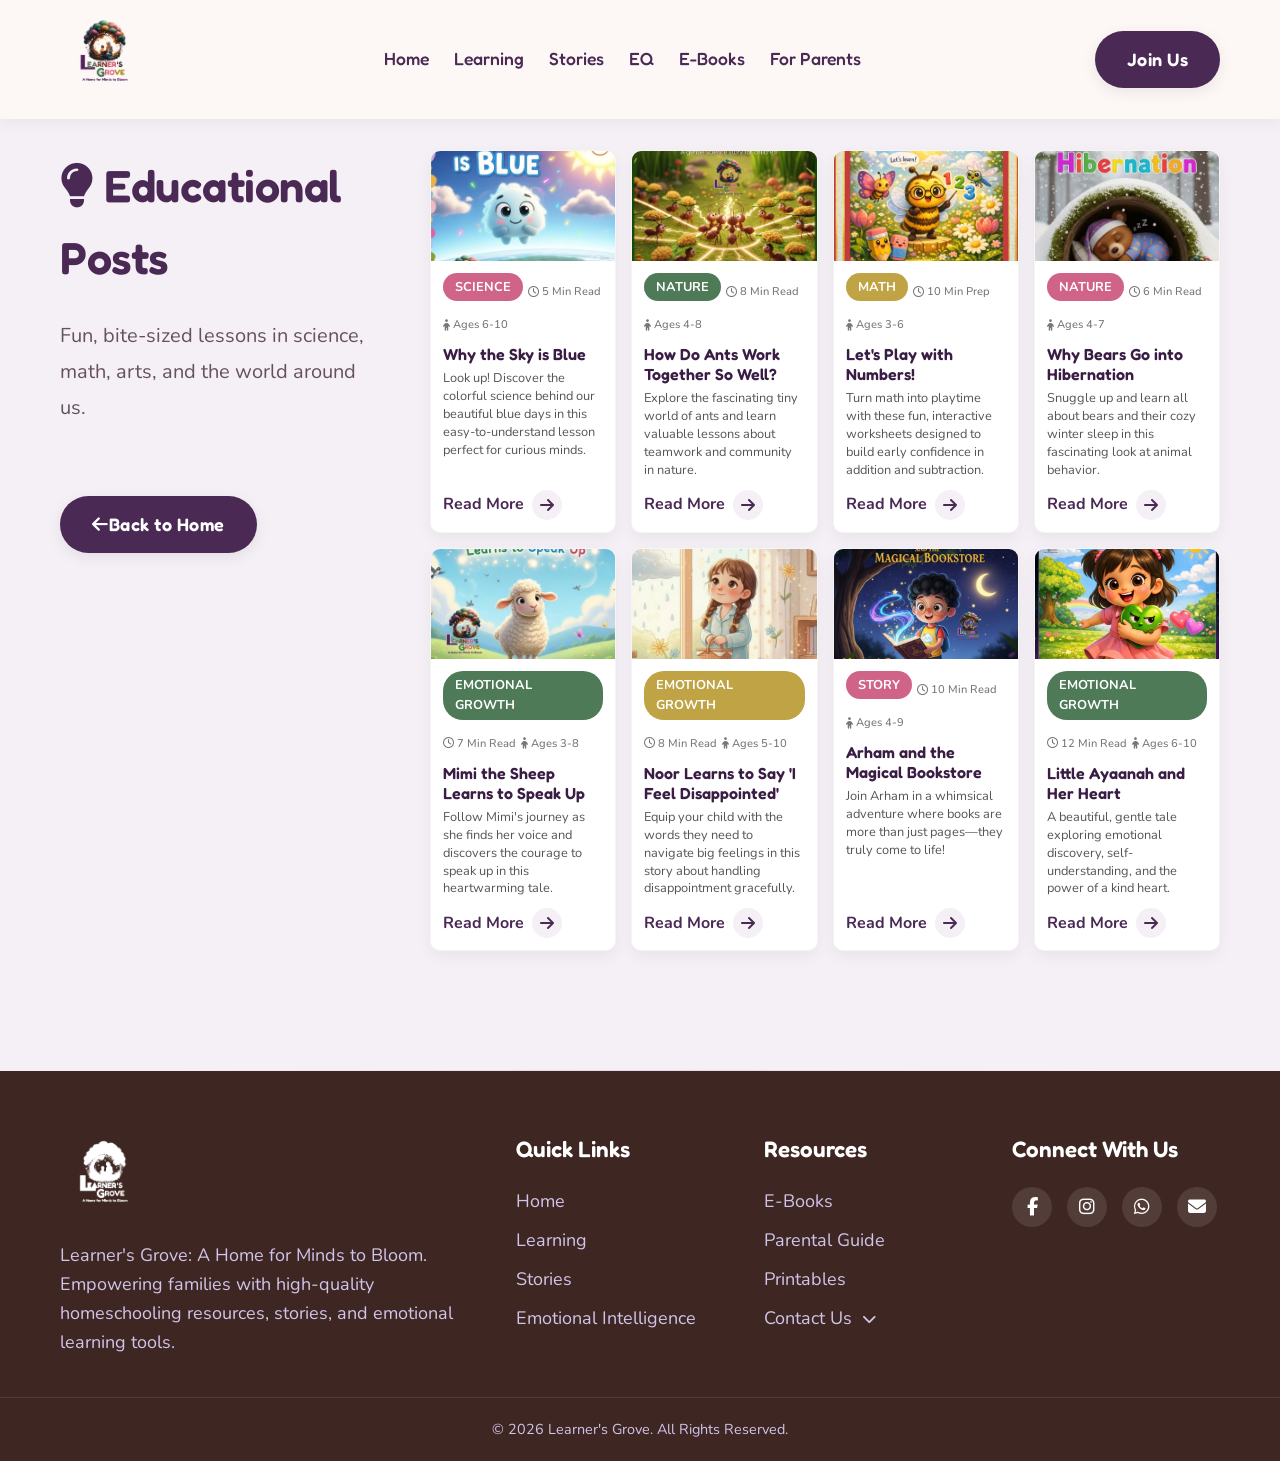
==== articles.html @ 5cc3a1c7 "Add large assets" ====
<!DOCTYPE html>
<html lang="en">

<head>
    <meta charset="UTF-8">
    <meta name="viewport" content="width=device-width, initial-scale=1.0">
    <title>All Learning Articles - Learner's Grove</title>
    <meta name="description" content="Explore all our educational posts and learning articles.">
    <link rel="stylesheet" href="style.css">
    <!-- Google Fonts -->
    <link rel="preconnect" href="https://fonts.googleapis.com">
    <link rel="preconnect" href="https://fonts.gstatic.com" crossorigin>
    <link
        href="https://fonts.googleapis.com/css2?family=Fredoka:wght@400;500;600;700&family=Nunito:wght@400;600;700;800&display=swap"
        rel="stylesheet">
    <!-- Font Awesome for icons -->
    <link rel="stylesheet" href="https://cdnjs.cloudflare.com/ajax/libs/font-awesome/6.4.0/css/all.min.css">
</head>

<body>
    <!-- Header -->
    <header class="navbar">
        <div class="container nav-container">
            <a href="index.html" class="logo">
                <img src="logo.png" alt="Learner's Grove Logo">
            </a>
            <nav>
                <ul class="nav-links">
                    <li><a href="index.html#home">Home</a></li>
                    <li><a href="index.html#educational-posts">Learning</a></li>
                    <li><a href="index.html#stories">Stories</a></li>
                    <li><a href="index.html#eq">EQ</a></li>
                    <li><a href="index.html#ebooks">E-Books</a></li>
                    <li><a href="index.html#parents">For Parents</a></li>
                </ul>
            </nav>
            <a href="join.html" class="btn btn-primary">Join Us</a>
            <div class="mobile-menu"><i class="fas fa-bars"></i></div>
        </div>
    </header>

    <!-- Educational Posts -->
    <section id="educational-posts" class="educational-posts section bg-light-purple" style="padding-top: 150px;">
        <div class="container">
            <div class="educational-layout text-center">
                <div class="educational-text">
                    <div class="section-title text-left">
                        <h2><i class="fas fa-lightbulb"></i> Educational Posts</h2>
                        <p>Fun, bite-sized lessons in science, math, arts, and the world around us.</p>
                    </div>
                    <a href="index.html#educational-posts" class="btn btn-primary mt-2 mb-4"><i
                            class="fas fa-arrow-left"></i> Back to Home</a>
                </div>
                <div class="educational-gallery-wrapper">
                    <div class="educational-gallery">
                        <div class="post-card">
                            <div class="post-img" style="background-image: url('post1.jpg');"></div>
                            <div class="post-content">
                                <div class="post-meta">
                                    <span class="badge badge-pink">Science</span>
                                    <span class="meta-info"><i class="far fa-clock"></i> 5 Min Read</span>
                                    <span class="meta-info"><i class="fas fa-child"></i> Ages 6-10</span>
                                </div>
                                <h3>Why the Sky is Blue</h3>
                                <p>Look up! Discover the colorful science behind our beautiful blue days in this
                                    easy-to-understand lesson perfect for curious minds.</p>
                                <a href="#" class="read-more">Read More <i class="fas fa-arrow-right"></i></a>
                            </div>
                        </div>
                        <div class="post-card">
                            <div class="post-img" style="background-image: url('post2.jpg');"></div>
                            <div class="post-content">
                                <div class="post-meta">
                                    <span class="badge badge-green">Nature</span>
                                    <span class="meta-info"><i class="far fa-clock"></i> 8 Min Read</span>
                                    <span class="meta-info"><i class="fas fa-child"></i> Ages 4-8</span>
                                </div>
                                <h3>How Do Ants Work Together So Well?</h3>
                                <p>Explore the fascinating tiny world of ants and learn valuable lessons about teamwork
                                    and
                                    community in nature.</p>
                                <a href="#" class="read-more">Read More <i class="fas fa-arrow-right"></i></a>
                            </div>
                        </div>
                        <div class="post-card">
                            <div class="post-img" style="background-image: url('post3.jpg');"></div>
                            <div class="post-content">
                                <div class="post-meta">
                                    <span class="badge badge-gold">Math</span>
                                    <span class="meta-info"><i class="far fa-clock"></i> 10 Min Prep</span>
                                    <span class="meta-info"><i class="fas fa-child"></i> Ages 3-6</span>
                                </div>
                                <h3>Let's Play with Numbers!</h3>
                                <p>Turn math into playtime with these fun, interactive worksheets designed to build
                                    early
                                    confidence in addition and subtraction.</p>
                                <a href="#" class="read-more">Read More <i class="fas fa-arrow-right"></i></a>
                            </div>
                        </div>
                        <div class="post-card">
                            <div class="post-img" style="background-image: url('hibernation.jpg');"></div>
                            <div class="post-content">
                                <div class="post-meta">
                                    <span class="badge badge-pink">Nature</span>
                                    <span class="meta-info"><i class="far fa-clock"></i> 6 Min Read</span>
                                    <span class="meta-info"><i class="fas fa-child"></i> Ages 4-7</span>
                                </div>
                                <h3>Why Bears Go into Hibernation</h3>
                                <p>Snuggle up and learn all about bears and their cozy winter sleep in this fascinating
                                    look at
                                    animal behavior.</p>
                                <a href="#" class="read-more">Read More <i class="fas fa-arrow-right"></i></a>
                            </div>
                        </div>
                        <div class="post-card">
                            <div class="post-img" style="background-image: url('mimi.jpg');"></div>
                            <div class="post-content">
                                <div class="post-meta">
                                    <span class="badge badge-green">Emotional Growth</span>
                                    <span class="meta-info"><i class="far fa-clock"></i> 7 Min Read</span>
                                    <span class="meta-info"><i class="fas fa-child"></i> Ages 3-8</span>
                                </div>
                                <h3>Mimi the Sheep Learns to Speak Up</h3>
                                <p>Follow Mimi's journey as she finds her voice and discovers the courage to speak up in
                                    this
                                    heartwarming tale.</p>
                                <a href="#" class="read-more">Read More <i class="fas fa-arrow-right"></i></a>
                            </div>
                        </div>
                        <div class="post-card">
                            <div class="post-img" style="background-image: url('noor.jpg');"></div>
                            <div class="post-content">
                                <div class="post-meta">
                                    <span class="badge badge-gold">Emotional Growth</span>
                                    <span class="meta-info"><i class="far fa-clock"></i> 8 Min Read</span>
                                    <span class="meta-info"><i class="fas fa-child"></i> Ages 5-10</span>
                                </div>
                                <h3>Noor Learns to Say 'I Feel Disappointed'</h3>
                                <p>Equip your child with the words they need to navigate big feelings in this story
                                    about
                                    handling disappointment gracefully.</p>
                                <a href="#" class="read-more">Read More <i class="fas fa-arrow-right"></i></a>
                            </div>
                        </div>
                        <div class="post-card">
                            <div class="post-img" style="background-image: url('arham.jpg');"></div>
                            <div class="post-content">
                                <div class="post-meta">
                                    <span class="badge badge-pink">Story</span>
                                    <span class="meta-info"><i class="far fa-clock"></i> 10 Min Read</span>
                                    <span class="meta-info"><i class="fas fa-child"></i> Ages 4-9</span>
                                </div>
                                <h3>Arham and the Magical Bookstore</h3>
                                <p>Join Arham in a whimsical adventure where books are more than just pages—they truly
                                    come to
                                    life!</p>
                                <a href="#" class="read-more">Read More <i class="fas fa-arrow-right"></i></a>
                            </div>
                        </div>
                        <div class="post-card">
                            <div class="post-img" style="background-image: url('ayaanah.jpg');"></div>
                            <div class="post-content">
                                <div class="post-meta">
                                    <span class="badge badge-green">Emotional Growth</span>
                                    <span class="meta-info"><i class="far fa-clock"></i> 12 Min Read</span>
                                    <span class="meta-info"><i class="fas fa-child"></i> Ages 6-10</span>
                                </div>
                                <h3>Little Ayaanah and Her Heart</h3>
                                <p>A beautiful, gentle tale exploring emotional discovery, self-understanding, and the
                                    power of
                                    a kind heart.</p>
                                <a href="#" class="read-more">Read More <i class="fas fa-arrow-right"></i></a>
                            </div>
                        </div>
                    </div>
                </div>
            </div>
        </div>
    </section>

    <!-- Footer -->
    <footer>
        <div class="container grid footer-grid">
            <div class="footer-about">
                <div class="footer-logo">
                    <img loading="lazy" src="logo.png" alt="Learner's Grove">
                </div>
                <p>Learner's Grove: A Home for Minds to Bloom. Empowering families with high-quality homeschooling
                    resources, stories, and emotional learning tools.</p>
            </div>
            <div class="footer-links">
                <h4>Quick Links</h4>
                <ul>
                    <li><a href="index.html#home">Home</a></li>
                    <li><a href="index.html#educational-posts">Learning</a></li>
                    <li><a href="index.html#stories">Stories</a></li>
                    <li><a href="index.html#eq">Emotional Intelligence</a></li>
                </ul>
            </div>
            <div class="footer-links">
                <h4>Resources</h4>
                <ul>
                    <li><a href="index.html#ebooks">E-Books</a></li>
                    <li><a href="index.html#parents">Parental Guide</a></li>
                    <li><a href="ebooks.html">Printables</a></li>
                    <li style="position: relative;">
                        <a href="javascript:void(0)"
                            onclick="const menu = this.nextElementSibling; menu.style.display = menu.style.display === 'block' ? 'none' : 'block';">Contact
                            Us <i class="fas fa-chevron-down" style="font-size: 0.8em; margin-left: 5px;"></i></a>
                        <ul style="display: none; padding-left: 15px; margin-top: 8px; list-style: none;">
                            <li style="margin-bottom: 8px;"><a href="mailto:learnersgrove1@gmail.com"><i
                                        class="fas fa-envelope" style="margin-right: 8px;"></i>Email Us</a></li>
                            <li><a href="https://wa.me/923359170347" target="_blank"><i class="fab fa-whatsapp"
                                        style="margin-right: 8px;"></i>WhatsApp</a></li>
                        </ul>
                    </li>
                </ul>
            </div>
            <div class="footer-social">
                <h4>Connect With Us</h4>
                <div class="social-icons">
                    <a href="https://www.facebook.com/Learnerzgrove" target="_blank"><i
                            class="fab fa-facebook-f"></i></a>
                    <a href="https://www.instagram.com/learners.grove/" target="_blank"><i
                            class="fab fa-instagram"></i></a>
                    <a href="https://wa.me/923359170347" target="_blank"><i class="fab fa-whatsapp"></i></a>
                    <a href="mailto:learnersgrove1@gmail.com"><i class="fas fa-envelope"></i></a>
                </div>
            </div>
        </div>
        <div class="footer-bottom text-center">
            <p>&copy; 2026 Learner's Grove. All Rights Reserved.</p>
        </div>
    </footer>

    <script src="script.js"></script>
</body>

</html>
---- style.css ----
/* Variables for Theme Colors */
:root {
    --color-plum: #4a2955;
    --color-plum-dark: #3a1d44;
    --color-green: #4e7a57;
    --color-green-dark: #3a5c40;
    --color-pink: #d06488;
    --color-pink-dark: #a84c6e;
    --color-gold: #bfa345;
    --color-gold-dark: #917d35;

    --color-bg-light: #fdf8f5;
    --color-text-dark: #3e2723;
    --color-text-light: #ffffff;

    /* Section Backgrounds */
    --color-light-purple: #f4f0f6;
    --color-light-green: #eef5ef;
    --color-light-pink: #fbf0f4;
    --color-light-gold: #fbf6ea;

    --font-heading: 'Fredoka', sans-serif;
    --font-body: 'Nunito', sans-serif;
}

/* Reset and Base Styles */
* {
    margin: 0;
    padding: 0;
    box-sizing: border-box;
}

body {
    font-family: var(--font-body);
    font-size: 18px;
    line-height: 1.6;
    color: var(--color-text-dark);
    background-color: var(--color-bg-light);
    overflow-x: hidden;
}

h1,
h2,
h3,
h4,
h5,
h6 {
    font-family: var(--font-heading);
    margin-bottom: 15px;
    font-weight: 600;
}

a {
    text-decoration: none;
    color: var(--color-plum);
    transition: all 0.3s ease;
}

ul {
    list-style: none;
}

img {
    max-width: 100%;
    height: auto;
}

/* Typography Scale (Mobile First) */
h1 {
    font-size: 2.5rem;
    line-height: 1.2;
    letter-spacing: -0.5px;
}

h2 {
    font-size: 2rem;
    color: var(--color-plum);
    letter-spacing: -0.5px;
    margin-bottom: 20px;
}

h3 {
    font-size: 1.5rem;
}

h4 {
    font-size: 1.2rem;
}

/* Utilities */
.container {
    max-width: 1200px;
    margin: 0 auto;
    padding: 0 20px;
}

.grid {
    display: grid;
    gap: 30px;
}

.section {
    padding: 60px 0;
}

.section-title {
    text-align: center;
    margin-bottom: 30px;
}

.section-title p {
    font-size: 1.1rem;
    color: #665259;
    max-width: 700px;
    margin: 0 auto;
    line-height: 1.6;
}

@media (min-width: 768px) {
    h1 {
        font-size: 4rem;
        line-height: 1.1;
        letter-spacing: -1px;
    }

    h2 {
        font-size: 2.8rem;
        margin-bottom: 25px;
    }

    h3 {
        font-size: 1.8rem;
    }

    h4 {
        font-size: 1.4rem;
    }

    .section {
        padding: 120px 0;
    }

    .section-title {
        margin-bottom: 50px;
    }

    .section-title p {
        font-size: 1.25rem;
        line-height: 1.8;
    }
}

.text-center {
    text-align: center;
}

.text-white {
    color: var(--color-text-light);
}

.text-white h2,
.text-white p {
    color: var(--color-text-light);
}

.max-600 {
    max-width: 600px;
}

.center-block {
    margin: 0 auto;
}

.mt-2 {
    margin-top: 20px;
}

.mt-4 {
    margin-top: 40px;
}

/* Flexbox Layouts */
.flex-row {
    display: flex;
    flex-wrap: wrap;
    gap: 40px;
}

.flex-row-reverse {
    display: flex;
    flex-wrap: wrap;
    flex-direction: row-reverse;
    gap: 40px;
}

.align-items-center {
    align-items: center;
}

.half-width {
    flex: 1;
    min-width: 300px;
}

/* Colors */
.color-plum {
    color: var(--color-plum);
}

.color-green {
    color: var(--color-green);
}

.color-pink {
    color: var(--color-pink);
}

.color-gold {
    color: var(--color-gold);
}

.bg-plum {
    background-color: var(--color-plum);
}

.bg-light-purple {
    background-color: var(--color-light-purple);
}

.bg-light-green {
    background-color: var(--color-light-green);
}

.bg-light-gold {
    background-color: var(--color-light-gold);
}

.bg-pink {
    background-color: var(--color-pink);
}

.bg-green {
    background-color: var(--color-green);
}

.bg-gold {
    background-color: var(--color-gold);
}

.section {
    padding: 120px 0;
    position: relative;
}

.section:not(:last-child)::after {
    content: '';
    position: absolute;
    bottom: 0;
    left: 10%;
    width: 80%;
    height: 1px;
    background: linear-gradient(90deg, transparent, rgba(74, 41, 85, 0.1), transparent);
}

/* Buttons */
.btn {
    display: inline-flex;
    align-items: center;
    justify-content: center;
    padding: 14px 32px;
    border-radius: 50px;
    font-family: var(--font-heading);
    font-weight: 600;
    text-align: center;
    cursor: pointer;
    border: none;
    transition: all 0.3s cubic-bezier(0.175, 0.885, 0.32, 1.275);
    letter-spacing: 0.5px;
    box-shadow: 0 4px 15px rgba(0, 0, 0, 0.08);
}

.btn:hover {
    transform: translateY(-4px) scale(1.02);
    box-shadow: 0 12px 25px rgba(0, 0, 0, 0.15);
}

.btn-primary {
    background-color: var(--color-plum);
    color: var(--color-text-light);
}

.btn-primary:hover {
    background-color: var(--color-plum-dark);
    color: var(--color-text-light);
    box-shadow: 0 12px 25px rgba(74, 41, 85, 0.3);
}

.btn-secondary {
    background-color: var(--color-pink);
    color: var(--color-text-light);
}

.btn-secondary:hover {
    background-color: var(--color-pink-dark);
    color: var(--color-text-light);
    box-shadow: 0 12px 25px rgba(208, 100, 136, 0.3);
}

.btn-large {
    padding: 15px 40px;
    font-size: 1.2rem;
}

.btn-sm {
    padding: 8px 16px;
    font-size: 0.9rem;
}

/* Badges */
.badge {
    display: inline-block;
    padding: 4px 12px;
    border-radius: 20px;
    font-size: 0.8rem;
    font-weight: bold;
    text-transform: uppercase;
    color: white;
    margin-bottom: 10px;
}

.badge-pink {
    background-color: var(--color-pink);
}

.badge-green {
    background-color: var(--color-green);
}

.badge-gold {
    background-color: var(--color-gold);
}

/* Header & Navigation (Mobile First) */
.navbar {
    background-color: rgba(253, 248, 245, 0.95);
    position: fixed;
    top: 0;
    width: 100%;
    z-index: 1000;
    box-shadow: 0 4px 15px rgba(0, 0, 0, 0.05);
    backdrop-filter: blur(10px);
}

.nav-container {
    display: flex;
    justify-content: space-between;
    align-items: center;
    padding: 10px 20px;
}

.logo img {
    height: 60px;
}

.nav-links {
    display: none;
    flex-direction: column;
    position: absolute;
    top: 70px;
    right: 20px;
    background-color: white;
    padding: 20px;
    border-radius: 10px;
    box-shadow: 0 10px 20px rgba(0, 0, 0, 0.1);
    gap: 15px;
}

.nav-links.nav-active {
    display: flex;
}

.nav-links a {
    font-family: var(--font-heading);
    font-weight: 500;
    font-size: 1.1rem;
    color: var(--color-plum);
    position: relative;
}

.nav-links a::after {
    content: '';
    position: absolute;
    bottom: -5px;
    left: 0;
    width: 0;
    height: 3px;
    background-color: var(--color-pink);
    transition: width 0.3s;
    border-radius: 3px;
}

.nav-links a:hover::after {
    width: 100%;
}

.mobile-menu {
    display: block;
    font-size: 1.5rem;
    color: var(--color-plum);
    cursor: pointer;
}

.navbar .btn {
    display: none;
}

@media (min-width: 768px) {
    .logo img {
        height: 90px;
    }

    .nav-links {
        display: flex;
        flex-direction: row;
        position: static;
        background-color: transparent;
        padding: 0;
        box-shadow: none;
        gap: 25px;
    }

    .mobile-menu {
        display: none;
    }

    .navbar .btn {
        display: inline-flex;
    }
}

/* Hero Section (Mobile First) */
.hero {
    position: relative;
    padding: 120px 0 60px;
    text-align: center;
    min-height: auto;
    display: flex;
    align-items: center;
    overflow: hidden;
}

.hero-bg {
    position: absolute;
    top: 0;
    left: 0;
    width: 100%;
    height: 100%;
    background: url('background.png') no-repeat center center/cover, linear-gradient(135deg, rgba(253, 248, 245, 0.9) 0%, rgba(251, 240, 244, 0.8) 100%);
    background-blend-mode: overlay;
    z-index: 0;
    animation: inkReveal 2s cubic-bezier(0.19, 1, 0.22, 1) forwards;
}

@keyframes inkReveal {
    0% {
        clip-path: circle(0% at 50% 50%);
        filter: grayscale(100%) blur(10px);
    }

    100% {
        clip-path: circle(150% at 50% 50%);
        filter: grayscale(0%) blur(0px);
    }
}

.hero-content {
    position: relative;
    z-index: 1;
    width: 100%;
}

.hero-content h1 {
    color: var(--color-plum);
    margin-bottom: 20px;
    opacity: 0;
    animation: successionAnimation 0.8s cubic-bezier(0.25, 1, 0.5, 1) 0.6s forwards;
}

.hero-content h1 span {
    color: var(--color-pink);
}

.hero-content p {
    font-size: 1.15rem;
    max-width: 800px;
    margin: 0 auto 30px;
    opacity: 0;
    animation: successionAnimation 0.8s cubic-bezier(0.25, 1, 0.5, 1) 0.8s forwards;
}

.hero-buttons {
    display: flex;
    flex-direction: column;
    gap: 15px;
    justify-content: center;
    align-items: center;
    opacity: 0;
    animation: successionAnimation 0.8s cubic-bezier(0.25, 1, 0.5, 1) 1.0s forwards;
}

.hero-buttons .btn {
    width: 100%;
    max-width: 300px;
}

@media (min-width: 768px) {
    .hero {
        padding: 160px 0 100px;
        min-height: 80vh;
    }

    .hero-content p {
        font-size: 1.3rem;
        margin: 0 auto 40px;
    }

    .hero-buttons {
        flex-direction: row;
        gap: 20px;
    }

    .hero-buttons .btn {
        width: auto;
    }
}

@keyframes successionAnimation {
    0% {
        opacity: 0;
        transform: translateY(40px);
    }

    100% {
        opacity: 1;
        transform: translateY(0);
    }
}

/* Features Section (Mobile First) */
.features-grid {
    grid-template-columns: 1fr;
    gap: 20px;
}

.feature-card {
    background: white;
    padding: 30px 20px;
    border-radius: 16px;
    text-align: center;
    box-shadow: 0 10px 30px rgba(0, 0, 0, 0.05);
    transition: transform 0.3s;
    position: relative;
    overflow: hidden;
}

@media (min-width: 768px) {
    .features-grid {
        grid-template-columns: repeat(auto-fit, minmax(300px, 1fr));
        gap: 30px;
    }

    .feature-card {
        padding: 40px 30px;
        border-radius: 20px;
    }
}

.feature-card::before {
    content: '';
    position: absolute;
    top: 0;
    left: 0;
    width: 100%;
    height: 8px;
}

.feature-card.color-pink::before {
    background-color: var(--color-pink);
}

.feature-card.color-green::before {
    background-color: var(--color-green);
}

.feature-card.color-gold::before {
    background-color: var(--color-gold);
}

.feature-card:hover {
    transform: translateY(-10px);
}

.topic-img {
    width: 200px;
    height: 200px;
    object-fit: cover;
    margin-bottom: 20px;
    border-radius: 50%;
    border: 4px solid white;
    box-shadow: 0 8px 20px rgba(0, 0, 0, 0.08);
    transition: transform 0.4s cubic-bezier(0.175, 0.885, 0.32, 1.275);
}

.feature-card.color-pink .topic-img {
    border-color: var(--color-light-pink);
}

.feature-card.color-green .topic-img {
    border-color: var(--color-light-green);
}

.feature-card.color-gold .topic-img {
    border-color: var(--color-light-gold);
}

.feature-card:hover .topic-img {
    transform: scale(1.1) rotate(5deg);
}

/* Social Proof Section (Mobile First) */
.social-proof {
    padding-bottom: 60px;
}

.stats-grid {
    grid-template-columns: 1fr;
    gap: 20px;
    margin-bottom: 40px;
}

.stat-card {
    background: white;
    padding: 20px 15px;
    border-radius: 12px;
    box-shadow: 0 10px 25px rgba(0, 0, 0, 0.05);
    transition: transform 0.3s;
}

.stat-card:hover {
    transform: translateY(-5px);
}

.stat-number {
    font-size: 2.5rem;
    font-family: var(--font-heading);
    font-weight: 700;
    margin-bottom: 10px;
}

.stat-label {
    font-size: 1.1rem;
    font-weight: 600;
    color: var(--color-text-dark);
}

.testimonial-card {
    background: white;
    max-width: 800px;
    margin: 0 auto;
    padding: 30px 20px;
    border-radius: 16px;
    box-shadow: 0 15px 35px rgba(208, 100, 136, 0.15);
    position: relative;
    border: 2px solid var(--color-light-pink);
}

.quote-icon {
    font-size: 1.5rem;
    color: var(--color-pink);
    margin-bottom: 15px;
}

.testimonial-text {
    font-size: 1.1rem;
    line-height: 1.6;
    color: var(--color-text-dark);
    font-style: italic;
    margin-bottom: 20px;
}

.testimonial-author {
    display: flex;
    align-items: center;
    justify-content: center;
    gap: 15px;
}

.author-name {
    font-weight: 700;
    color: var(--color-plum);
    font-size: 1.1rem;
}

@media (min-width: 768px) {
    .stats-grid {
        grid-template-columns: repeat(3, 1fr);
        gap: 30px;
        margin-bottom: 50px;
    }

    .stat-card {
        padding: 30px 20px;
        border-radius: 20px;
    }

    .stat-number {
        font-size: 3rem;
    }

    .testimonial-card {
        padding: 40px;
        border-radius: 24px;
    }

    .quote-icon {
        font-size: 2rem;
        margin-bottom: 20px;
    }

    .testimonial-text {
        font-size: 1.25rem;
        line-height: 1.8;
    }
}

/* Educational Posts Layout (Mobile First) */
.educational-layout {
    display: flex;
    flex-direction: column;
    align-items: center;
    gap: 40px;
}

.educational-text {
    flex: 0 0 auto;
    max-width: 600px;
    margin: 0 auto;
}

.educational-gallery-wrapper {
    width: 100%;
}

.educational-gallery {
    display: grid;
    grid-template-columns: 1fr;
    gap: 20px;
}

@media (min-width: 600px) {
    .educational-gallery {
        grid-template-columns: repeat(2, 1fr);
    }
}

@media (min-width: 1024px) {
    .educational-layout {
        flex-direction: row;
        align-items: flex-start;
        text-align: left;
        gap: 50px;
    }

    .educational-layout.text-center {
        text-align: left;
    }

    .educational-text {
        flex: 0 0 320px;
        position: sticky;
        top: 120px;
        margin: 0;
    }

    .educational-text .section-title {
        text-align: left;
    }

    .educational-gallery-wrapper {
        flex: 1;
    }

    .educational-gallery {
        grid-template-columns: repeat(4, 1fr);
        gap: 15px;
    }
}

.educational-gallery .post-card {
    text-align: left;
    background: white;
    border-radius: 10px;
    /* Smaller radius for smaller cards */
    overflow: hidden;
    box-shadow: 0 6px 15px rgba(0, 0, 0, 0.05);
    transition: transform 0.3s ease, box-shadow 0.3s ease;
    border: 1px solid rgba(0, 0, 0, 0.04);
    display: flex;
    flex-direction: column;
}

.educational-gallery .post-card:hover {
    transform: translateY(-4px);
    box-shadow: 0 12px 24px rgba(0, 0, 0, 0.08);
}

.educational-gallery .post-img {
    height: 110px;
    /* Reduced for 4 columns */
    width: 100%;
    background-size: cover;
    background-position: center;
    transition: transform 0.7s ease;
}

.educational-gallery .post-card:hover .post-img {
    transform: scale(1.08);
}

.educational-gallery .post-img-wrapper {
    overflow: hidden;
    width: 100%;
    height: 110px;
}

.educational-gallery .post-content {
    padding: 12px;
    /* Tighter padding */
    flex-grow: 1;
    display: flex;
    flex-direction: column;
}

.post-meta {
    display: flex;
    flex-wrap: wrap;
    align-items: center;
    gap: 5px;
    margin-bottom: 6px;
}

.meta-info {
    font-size: 0.7rem;
    /* Scaled down further */
    color: #777;
    font-weight: 500;
    display: flex;
    align-items: center;
    gap: 3px;
}

.educational-gallery .post-content h3 {
    font-size: 1rem;
    /* Smaller heading */
    line-height: 1.25;
    margin: 4px 0 6px;
    color: var(--color-plum-dark);
}

.educational-gallery .post-content p {
    color: #555;
    font-size: 0.8rem;
    /* Smaller text body */
    line-height: 1.4;
    margin-bottom: 10px;
    flex-grow: 1;
}

.educational-gallery .read-more {
    display: inline-flex;
    align-items: center;
    font-weight: bold;
    color: var(--color-plum);
    margin-top: auto;
    font-size: 1rem;
}

.educational-gallery .read-more i {
    margin-left: 8px;
    transition: transform 0.3s ease;
    background: var(--color-light-purple);
    width: 30px;
    height: 30px;
    border-radius: 50%;
    display: flex;
    align-items: center;
    justify-content: center;
    color: var(--color-plum);
}

.educational-gallery .read-more:hover i {
    transform: translateX(8px);
    background: var(--color-plum);
    color: white;
}

/* Learning Paths Section (Mobile First) */
.learning-paths {
    background-color: var(--color-bg-light);
}

.paths-grid {
    grid-template-columns: 1fr;
    gap: 30px;
    padding: 0 10px;
}

@media (min-width: 768px) {
    .paths-grid {
        grid-template-columns: repeat(auto-fit, minmax(300px, 1fr));
        gap: 40px;
        padding: 0 20px;
    }
}

.path-card {
    background: white;
    border-radius: 24px;
    padding: 40px 30px;
    text-align: center;
    box-shadow: 0 15px 40px rgba(0, 0, 0, 0.05);
    transition: transform 0.4s cubic-bezier(0.175, 0.885, 0.32, 1.275), box-shadow 0.4s ease;
    border: 1px solid rgba(0, 0, 0, 0.03);
    position: relative;
    overflow: hidden;
    display: flex;
    flex-direction: column;
    align-items: center;
}

.path-card::after {
    content: '';
    position: absolute;
    bottom: 0;
    left: 0;
    width: 100%;
    height: 4px;
    background: linear-gradient(90deg, var(--color-pink), var(--color-gold));
    opacity: 0;
    transition: opacity 0.3s ease;
}

.path-card:hover {
    transform: translateY(-12px);
    box-shadow: 0 25px 50px rgba(0, 0, 0, 0.1);
}

.path-card:hover::after {
    opacity: 1;
}

.path-icon {
    width: 80px;
    height: 80px;
    border-radius: 50%;
    display: flex;
    align-items: center;
    justify-content: center;
    font-size: 2rem;
    margin-bottom: 25px;
    box-shadow: 0 10px 20px rgba(0, 0, 0, 0.08);
}

.path-card h3 {
    font-size: 1.5rem;
    color: var(--color-plum-dark);
    margin-bottom: 15px;
}

.path-desc {
    color: #666;
    font-size: 1.05rem;
    line-height: 1.6;
    margin-bottom: 30px;
    flex-grow: 1;
}

.path-card .read-more {
    font-weight: 700;
    font-size: 1.1rem;
    color: var(--color-plum);
    display: inline-flex;
    align-items: center;
    padding: 10px 20px;
    border-radius: 50px;
    background-color: var(--color-light-purple);
    transition: all 0.3s ease;
}

.path-card .read-more i {
    margin-left: 10px;
    transition: transform 0.3s ease;
}

.path-card .read-more:hover {
    background-color: var(--color-plum);
    color: white;
}

.path-card .read-more:hover i {
    transform: translateX(5px);
}

/* Stories Section */
.stories.section {
    background: linear-gradient(rgba(253, 248, 245, 0.7), rgba(253, 248, 245, 0.85)), url('magic_book_bg.jpg') no-repeat center center/cover;
    position: relative;
}

.check-list {
    margin: 20px 0 30px;
}

.check-list li {
    margin-bottom: 10px;
    font-size: 1.1rem;
    display: flex;
    align-items: center;
}

.check-list i {
    color: var(--color-green);
    margin-right: 15px;
    font-size: 1.2rem;
}

.stories-visual {
    position: relative;
    height: 400px;
}

.animal-circles-container {
    width: 100%;
    height: 100%;
    position: relative;
}

.animal-circle {
    position: absolute;
    border-radius: 50%;
    object-fit: cover;
    box-shadow: 0 15px 35px rgba(0, 0, 0, 0.15);
    border: 5px solid white;
    animation: float 5s ease-in-out infinite;
    transition: transform 0.3s ease;
}

.animal-circle:hover {
    transform: scale(1.05);
    z-index: 10 !important;
}

.animal-1 {
    width: 120px;
    height: 120px;
    top: -5%;
    left: calc(50% - 60px);
    animation-delay: 0s;
    z-index: 2;
}

.animal-2 {
    width: 110px;
    height: 110px;
    top: 10%;
    right: 5%;
    animation-delay: 1s;
    z-index: 2;
}

.animal-3 {
    width: 160px;
    height: 160px;
    top: 50%;
    left: 50%;
    margin-top: -80px;
    margin-left: -80px;
    animation-delay: 2s;
    z-index: 5;
}

.animal-4 {
    width: 115px;
    height: 115px;
    bottom: 5%;
    right: 10%;
    animation-delay: 0.5s;
    z-index: 2;
}

.animal-5 {
    width: 120px;
    height: 120px;
    bottom: -15%;
    left: calc(50% - 60px);
    animation-delay: 1.5s;
    z-index: 2;
}

.animal-6 {
    width: 110px;
    height: 110px;
    bottom: 10%;
    left: 5%;
    animation-delay: 2.2s;
    z-index: 2;
}

.animal-7 {
    width: 120px;
    height: 120px;
    top: 10%;
    left: 0%;
    animation-delay: 0.8s;
    z-index: 2;
}

@keyframes float {
    0% {
        transform: translateY(0px);
    }

    50% {
        transform: translateY(-15px);
    }

    100% {
        transform: translateY(0px);
    }
}

/* Emotional Intelligence (Mobile First) */
.eq-grid {
    grid-template-columns: 1fr;
    gap: 20px;
}

@media (min-width: 768px) {
    .eq-grid {
        grid-template-columns: repeat(auto-fit, minmax(250px, 1fr));
        gap: 30px;
    }
}

.eq-card {
    background: white;
    padding: 30px 20px;
    border-radius: 20px;
    text-align: center;
    border: 2px dashed var(--color-green);
    transition: all 0.3s;
}

.eq-card:hover {
    background-color: var(--color-green);
    color: white;
}

.eq-card:hover p {
    color: white;
}

.eq-img {
    width: 100%;
    height: 300px;
    object-fit: cover;
    border-radius: 10px;
    margin-bottom: 20px;
    box-shadow: 0 5px 15px rgba(0, 0, 0, 0.05);
}

/* E-Books Section (Mobile First) */
.ebooks-layout {
    display: flex;
    flex-direction: column;
    align-items: center;
    gap: 40px;
}

.ebooks-left-e {
    flex: 0 0 auto;
    display: flex;
    flex-direction: row;
    align-items: flex-end;
    gap: 20px;
}

.big-stylized-e {
    font-size: 6rem;
    font-family: 'Georgia', serif;
    color: var(--color-plum);
    line-height: 0.8;
    text-shadow: 3px 3px 0px var(--color-gold), 6px 6px 0px var(--color-pink);
}

.big-e-text {
    font-size: 1.4rem;
    font-weight: 800;
    color: var(--color-green);
    letter-spacing: 4px;
    text-transform: uppercase;
    margin-top: 0;
    margin-bottom: 10px;
}

.ebooks-grid-8 {
    width: 100%;
    display: grid;
    grid-template-columns: 1fr;
    gap: 20px;
}

@media (min-width: 600px) {
    .ebooks-grid-8 {
        grid-template-columns: repeat(2, 1fr);
    }

    .big-stylized-e {
        font-size: 8rem;
    }
}

@media (min-width: 1024px) {
    .ebooks-layout {
        flex-direction: row;
        align-items: center;
        gap: 50px;
    }

    .ebooks-left-e {
        flex: 0 0 160px;
        flex-direction: column;
        align-items: center;
        justify-content: center;
        gap: 0;
    }

    .big-stylized-e {
        font-size: 18rem;
        text-shadow: 6px 6px 0px var(--color-gold), 12px 12px 0px var(--color-pink);
    }

    .big-e-text {
        font-size: 1.8rem;
        margin-top: 15px;
        margin-bottom: 0;
    }

    .ebooks-grid-8 {
        flex: 1;
        grid-template-columns: repeat(4, 1fr);
    }
}

.ebook-item {
    position: relative;
    border-radius: 12px;
    overflow: hidden;
    aspect-ratio: 3/4;
    box-shadow: 0 10px 20px rgba(0, 0, 0, 0.1);
    background: var(--color-light-purple);
    border: 4px solid var(--color-gold);
    /* Add a subtle frame matching screenshot */
}

.ebook-item img {
    width: 100%;
    height: 100%;
    object-fit: cover;
    transition: transform 0.4s ease;
}

.ebook-overlay {
    position: absolute;
    top: 0;
    left: 0;
    width: 100%;
    height: 100%;
    background: rgba(74, 41, 85, 0.85);
    /* Plum color */
    display: flex;
    flex-direction: column;
    justify-content: center;
    align-items: center;
    opacity: 0;
    transition: opacity 0.3s ease;
    padding: 15px;
    text-align: center;
}

.ebook-item:hover img {
    transform: scale(1.05);
}

.ebook-benefit {
    font-size: 0.95rem;
    color: var(--color-light-pink);
    margin-top: 5px;
    margin-bottom: 12px;
    font-weight: 500;
}

.bestseller-badge {
    position: absolute;
    top: 12px;
    right: 12px;
    background-color: var(--color-gold);
    color: white;
    font-size: 0.75rem;
    font-weight: bold;
    text-transform: uppercase;
    padding: 6px 12px;
    border-radius: 20px;
    z-index: 10;
    box-shadow: 0 4px 10px rgba(0, 0, 0, 0.2);
}

.ebook-item:hover .ebook-overlay {
    opacity: 1;
}

.ebook-overlay h4 {
    color: white;
    font-size: 1.1rem;
    margin-bottom: 15px;
}



/* Parental Guidance Layout (Mobile First) */
.parents-layout {
    display: flex;
    flex-direction: column;
    align-items: center;
    text-align: center;
    gap: 60px;
    padding: 40px 0;
}

.parents-visual {
    flex: 1;
    display: flex;
    justify-content: center;
    align-items: center;
}

.circular-gallery {
    position: relative;
    width: 260px;
    height: 260px;
    border-radius: 50%;
    border: 3px dashed var(--color-gold);
}

.center-circle {
    position: absolute;
    top: 50%;
    left: 50%;
    transform: translate(-50%, -50%);
    width: 100px;
    height: 100px;
    background: white;
    border-radius: 50%;
    display: flex;
    justify-content: center;
    align-items: center;
    font-size: 2.5rem;
    color: var(--color-green);
    box-shadow: 0 10px 30px rgba(0, 0, 0, 0.1);
    z-index: 1;
}

.circle-item {
    position: absolute;
    top: 50%;
    left: 50%;
    width: 100px;
    height: 100px;
    margin-top: -50px;
    margin-left: -50px;
    border-radius: 50%;
    overflow: hidden;
    border: 4px solid white;
    box-shadow: 0 15px 35px rgba(0, 0, 0, 0.15);
    z-index: 2;
    transform: rotate(var(--angle)) translate(130px) rotate(calc(var(--angle) * -1));
    transition: transform 0.4s cubic-bezier(0.175, 0.885, 0.32, 1.275);
}

.circle-item img {
    width: 100%;
    height: 100%;
    object-fit: cover;
    transition: transform 0.5s ease;
}

.circle-item:hover {
    z-index: 10;
    transform: rotate(var(--angle)) translate(130px) rotate(calc(var(--angle) * -1)) scale(1.15);
}

.circle-item:hover img {
    transform: scale(1.1);
}

.parents-text {
    flex: 1;
}

.parents-text .section-title {
    text-align: center;
    margin-bottom: 20px;
}

.parents-text .section-title p {
    margin: 0;
    max-width: 100%;
}

@media (min-width: 600px) {
    .circular-gallery {
        width: 380px;
        height: 380px;
    }

    .center-circle {
        width: 140px;
        height: 140px;
        font-size: 4rem;
    }

    .circle-item {
        width: 140px;
        height: 140px;
        margin-top: -70px;
        margin-left: -70px;
        border: 6px solid white;
        transform: rotate(var(--angle)) translate(190px) rotate(calc(var(--angle) * -1));
    }

    .circle-item:hover {
        transform: rotate(var(--angle)) translate(190px) rotate(calc(var(--angle) * -1)) scale(1.15);
    }
}

@media (min-width: 1024px) {
    .parents-layout {
        flex-direction: row;
        text-align: left;
    }

    .parents-text .section-title {
        text-align: left;
    }
}

/* Newsletter Section (Mobile First) */
.newsletter-form {
    display: flex;
    flex-direction: column;
    justify-content: center;
    max-width: 500px;
    margin: 20px auto 0;
    gap: 15px;
}

.newsletter-form input {
    flex: 1;
    padding: 15px 25px;
    border-radius: 50px;
    border: none;
    font-family: var(--font-body);
    font-size: 1rem;
    outline: none;
}

.newsletter-form .btn {
    width: 100%;
}

@media (min-width: 768px) {
    .newsletter-form {
        flex-direction: row;
        gap: 10px;
    }

    .newsletter-form .btn {
        width: auto;
    }
}

/* Footer Section (Mobile First) */
footer {
    background-color: var(--color-text-dark);
    color: #d1c4e9;
    padding: 60px 0 20px;
}

.footer-grid {
    grid-template-columns: 1fr;
    text-align: center;
    gap: 30px;
    margin-bottom: 40px;
}

.footer-logo img {
    height: 90px;
    margin: 0 auto 20px;
    filter: brightness(0) invert(1);
    display: block;
}

.footer-links h4,
.footer-social h4 {
    color: white;
    margin-bottom: 20px;
}

.footer-links ul li {
    margin-bottom: 10px;
}

.footer-links ul a {
    color: #d1c4e9;
}

.footer-links ul a:hover {
    color: var(--color-pink);
    padding-left: 5px;
}

.social-icons {
    display: flex;
    gap: 15px;
    justify-content: center;
}

.social-icons a {
    display: inline-flex;
    align-items: center;
    justify-content: center;
    width: 40px;
    height: 40px;
    background-color: rgba(255, 255, 255, 0.1);
    border-radius: 50%;
    color: white;
    transition: all 0.3s;
}

.social-icons a:hover {
    background-color: var(--color-pink);
    transform: translateY(-3px);
}

.footer-bottom {
    padding-top: 20px;
    border-top: 1px solid rgba(255, 255, 255, 0.1);
    font-size: 0.9rem;
    text-align: center;
}

@media (min-width: 768px) {
    .footer-grid {
        grid-template-columns: 1fr 1fr;
        text-align: left;
        gap: 40px;
    }

    .footer-logo img {
        margin: 0 0 20px 0;
    }

    .social-icons {
        justify-content: flex-start;
    }
}

@media (min-width: 1024px) {
    .footer-grid {
        grid-template-columns: 2fr 1fr 1fr 1fr;
    }
}

/* Global Fixes for Mobile First */
.flex-row,
.flex-row-reverse {
    display: flex;
    flex-direction: column;
    flex-wrap: wrap;
    gap: 30px;
    text-align: center;
}

.stories-text.half-width {
    margin-bottom: 20px;
}

.check-list li {
    justify-content: center;
    text-align: left;
}

.stories-visual {
    height: auto;
    display: flex;
    flex-direction: column;
    gap: 20px;
}



@media (min-width: 768px) {
    .flex-row {
        flex-direction: row;
        text-align: left;
        gap: 40px;
    }

    .flex-row-reverse {
        flex-direction: row-reverse;
        text-align: left;
        gap: 40px;
    }

    .check-list li {
        justify-content: flex-start;
    }

    .stories-visual {
        display: block;
        height: 320px;
    }
}

@media (min-width: 1024px) {
    .stories-visual {
        height: 400px;
    }
}
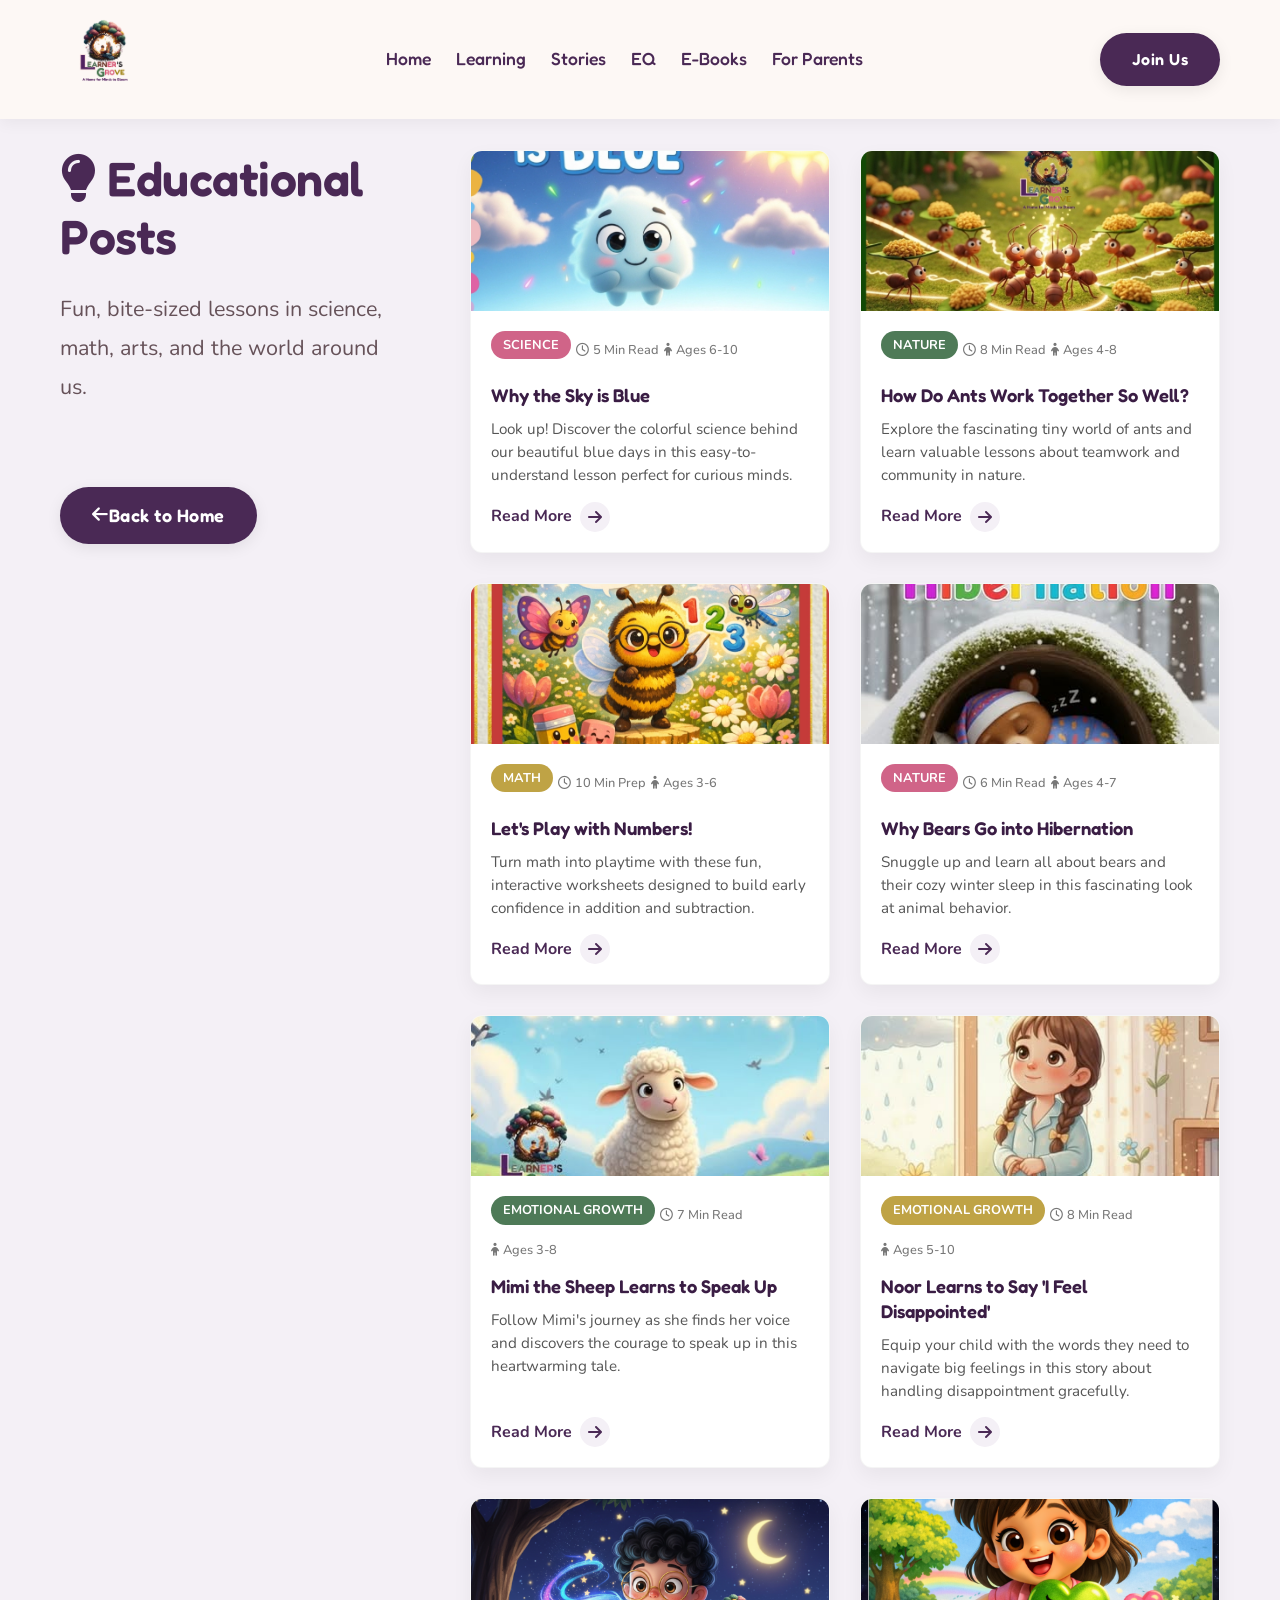
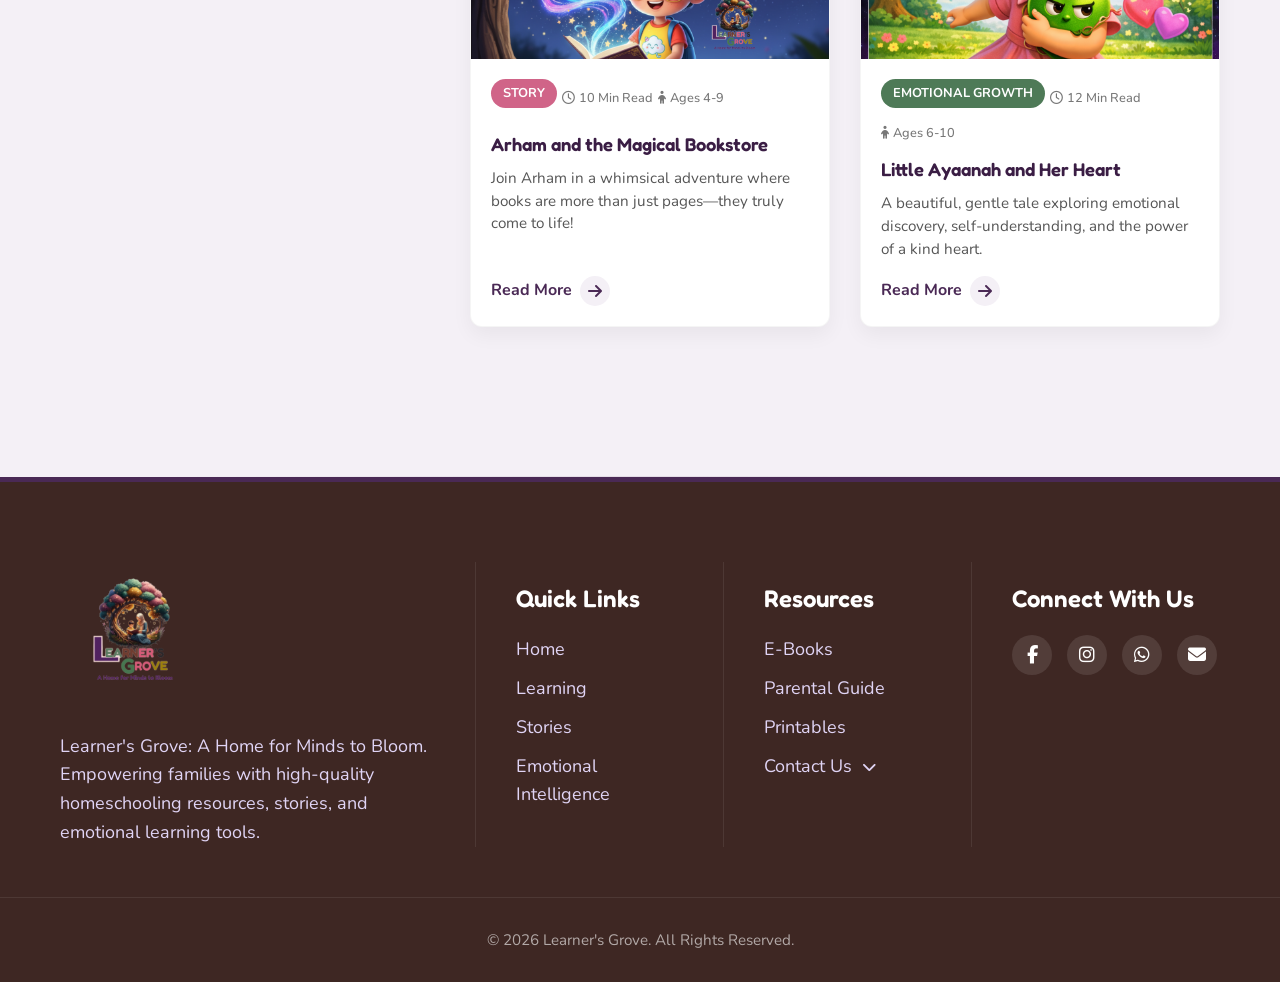
==== commit 4d6968dd: "Add large assets" ====
--- a/articles.html
+++ b/articles.html
@@ -64,7 +64,8 @@
                                 <h3>Why the Sky is Blue</h3>
                                 <p>Look up! Discover the colorful science behind our beautiful blue days in this
                                     easy-to-understand lesson perfect for curious minds.</p>
-                                <a href="#" class="read-more">Read More <i class="fas fa-arrow-right"></i></a>
+                                <a href="https://www.facebook.com/share/p/1bmaJAs2Ud/" target="_blank"
+                                    class="read-more">Read More <i class="fas fa-arrow-right"></i></a>
                             </div>
                         </div>
                         <div class="post-card">
@@ -79,7 +80,8 @@
                                 <p>Explore the fascinating tiny world of ants and learn valuable lessons about teamwork
                                     and
                                     community in nature.</p>
-                                <a href="#" class="read-more">Read More <i class="fas fa-arrow-right"></i></a>
+                                <a href="https://www.facebook.com/share/p/1aapCLotCc/" target="_blank"
+                                    class="read-more">Read More <i class="fas fa-arrow-right"></i></a>
                             </div>
                         </div>
                         <div class="post-card">
@@ -94,7 +96,8 @@
                                 <p>Turn math into playtime with these fun, interactive worksheets designed to build
                                     early
                                     confidence in addition and subtraction.</p>
-                                <a href="#" class="read-more">Read More <i class="fas fa-arrow-right"></i></a>
+                                <a href="https://www.facebook.com/share/p/1CAyKyeESE/" target="_blank"
+                                    class="read-more">Read More <i class="fas fa-arrow-right"></i></a>
                             </div>
                         </div>
                         <div class="post-card">
@@ -109,7 +112,8 @@
                                 <p>Snuggle up and learn all about bears and their cozy winter sleep in this fascinating
                                     look at
                                     animal behavior.</p>
-                                <a href="#" class="read-more">Read More <i class="fas fa-arrow-right"></i></a>
+                                <a href="https://www.facebook.com/share/p/1DjqCvnkMP/" target="_blank"
+                                    class="read-more">Read More <i class="fas fa-arrow-right"></i></a>
                             </div>
                         </div>
                         <div class="post-card">
@@ -124,7 +128,8 @@
                                 <p>Follow Mimi's journey as she finds her voice and discovers the courage to speak up in
                                     this
                                     heartwarming tale.</p>
-                                <a href="#" class="read-more">Read More <i class="fas fa-arrow-right"></i></a>
+                                <a href="https://www.facebook.com/share/p/18TdVP11aT/" target="_blank"
+                                    class="read-more">Read More <i class="fas fa-arrow-right"></i></a>
                             </div>
                         </div>
                         <div class="post-card">
@@ -139,7 +144,8 @@
                                 <p>Equip your child with the words they need to navigate big feelings in this story
                                     about
                                     handling disappointment gracefully.</p>
-                                <a href="#" class="read-more">Read More <i class="fas fa-arrow-right"></i></a>
+                                <a href="https://www.facebook.com/share/p/17qYCHi1rN/" target="_blank"
+                                    class="read-more">Read More <i class="fas fa-arrow-right"></i></a>
                             </div>
                         </div>
                         <div class="post-card">
@@ -154,7 +160,8 @@
                                 <p>Join Arham in a whimsical adventure where books are more than just pages—they truly
                                     come to
                                     life!</p>
-                                <a href="#" class="read-more">Read More <i class="fas fa-arrow-right"></i></a>
+                                <a href="https://www.facebook.com/share/p/1LBRWVwehn/" target="_blank"
+                                    class="read-more">Read More <i class="fas fa-arrow-right"></i></a>
                             </div>
                         </div>
                         <div class="post-card">
@@ -169,7 +176,8 @@
                                 <p>A beautiful, gentle tale exploring emotional discovery, self-understanding, and the
                                     power of
                                     a kind heart.</p>
-                                <a href="#" class="read-more">Read More <i class="fas fa-arrow-right"></i></a>
+                                <a href="https://www.facebook.com/share/p/1AZ5iXrHUB/" target="_blank"
+                                    class="read-more">Read More <i class="fas fa-arrow-right"></i></a>
                             </div>
                         </div>
                     </div>
--- a/style.css
+++ b/style.css
@@ -67,24 +67,28 @@
 
 /* Typography Scale (Mobile First) */
 h1 {
-    font-size: 2.5rem;
-    line-height: 1.2;
+    font-size: 2.75rem;
+    line-height: 1.15;
     letter-spacing: -0.5px;
+    margin-bottom: 25px;
 }
 
 h2 {
-    font-size: 2rem;
+    font-size: 2.25rem;
     color: var(--color-plum);
     letter-spacing: -0.5px;
     margin-bottom: 20px;
+    line-height: 1.25;
 }
 
 h3 {
-    font-size: 1.5rem;
+    font-size: 1.6rem;
+    line-height: 1.3;
 }
 
 h4 {
-    font-size: 1.2rem;
+    font-size: 1.3rem;
+    line-height: 1.4;
 }
 
 /* Utilities */
@@ -100,52 +104,56 @@
 }
 
 .section {
-    padding: 60px 0;
+    padding: 80px 0;
 }
 
 .section-title {
     text-align: center;
-    margin-bottom: 30px;
+    margin-bottom: 40px;
 }
 
 .section-title p {
-    font-size: 1.1rem;
+    font-size: 1.15rem;
     color: #665259;
     max-width: 700px;
     margin: 0 auto;
-    line-height: 1.6;
+    line-height: 1.7;
 }
 
 @media (min-width: 768px) {
     h1 {
-        font-size: 4rem;
+        font-size: 4.5rem;
         line-height: 1.1;
         letter-spacing: -1px;
+        margin-bottom: 30px;
     }
 
     h2 {
-        font-size: 2.8rem;
+        font-size: 3rem;
         margin-bottom: 25px;
+        line-height: 1.2;
     }
 
     h3 {
-        font-size: 1.8rem;
+        font-size: 2rem;
+        line-height: 1.3;
     }
 
     h4 {
-        font-size: 1.4rem;
+        font-size: 1.5rem;
+        line-height: 1.4;
     }
 
     .section {
-        padding: 120px 0;
+        padding: 150px 0;
     }
 
     .section-title {
-        margin-bottom: 50px;
+        margin-bottom: 60px;
     }
 
     .section-title p {
-        font-size: 1.25rem;
+        font-size: 1.35rem;
         line-height: 1.8;
     }
 }
@@ -248,7 +256,6 @@
 }
 
 .section {
-    padding: 120px 0;
     position: relative;
 }
 
@@ -411,10 +418,21 @@
 }
 
 .navbar .btn {
-    display: none;
+    display: inline-flex;
+    padding: 8px 16px;
+    font-size: 0.9rem;
+    margin-left: auto;
+    margin-right: 15px;
 }
 
 @media (min-width: 768px) {
+    .navbar .btn {
+        padding: 14px 32px;
+        font-size: 1rem;
+        margin-left: 0;
+        margin-right: 0;
+    }
+
     .logo img {
         height: 90px;
     }
@@ -455,8 +473,7 @@
     left: 0;
     width: 100%;
     height: 100%;
-    background: url('background.png') no-repeat center center/cover, linear-gradient(135deg, rgba(253, 248, 245, 0.9) 0%, rgba(251, 240, 244, 0.8) 100%);
-    background-blend-mode: overlay;
+    background: linear-gradient(135deg, rgba(40, 20, 50, 0.75) 0%, rgba(15, 10, 30, 0.6) 100%), url('background.png') no-repeat center center/cover;
     z-index: 0;
     animation: inkReveal 2s cubic-bezier(0.19, 1, 0.22, 1) forwards;
 }
@@ -480,20 +497,27 @@
 }
 
 .hero-content h1 {
-    color: var(--color-plum);
-    margin-bottom: 20px;
+    color: white;
+    font-size: 3.2rem;
+    margin-bottom: 25px;
+    text-shadow: 2px 2px 10px rgba(0, 0, 0, 0.5);
     opacity: 0;
     animation: successionAnimation 0.8s cubic-bezier(0.25, 1, 0.5, 1) 0.6s forwards;
 }
 
 .hero-content h1 span {
-    color: var(--color-pink);
+    color: #ebb0c5;
+    /* a little lighter than var(--color-pink) */
+    text-shadow: 2px 2px 10px rgba(0, 0, 0, 0.5);
 }
 
 .hero-content p {
-    font-size: 1.15rem;
+    color: rgba(255, 255, 255, 0.95);
+    font-size: 1.25rem;
+    text-shadow: 1px 1px 6px rgba(0, 0, 0, 0.5);
+    line-height: 1.6;
     max-width: 800px;
-    margin: 0 auto 30px;
+    margin: 0 auto 35px;
     opacity: 0;
     animation: successionAnimation 0.8s cubic-bezier(0.25, 1, 0.5, 1) 0.8s forwards;
 }
@@ -515,13 +539,18 @@
 
 @media (min-width: 768px) {
     .hero {
-        padding: 160px 0 100px;
+        padding: 180px 0 120px;
         min-height: 80vh;
     }
 
+    .hero-content h1 {
+        font-size: 5.5rem;
+        margin-bottom: 30px;
+    }
+
     .hero-content p {
-        font-size: 1.3rem;
-        margin: 0 auto 40px;
+        font-size: 1.45rem;
+        margin: 0 auto 45px;
     }
 
     .hero-buttons {
@@ -672,6 +701,8 @@
     box-shadow: 0 15px 35px rgba(208, 100, 136, 0.15);
     position: relative;
     border: 2px solid var(--color-light-pink);
+    display: flex;
+    flex-direction: column;
 }
 
 .quote-icon {
@@ -686,6 +717,7 @@
     color: var(--color-text-dark);
     font-style: italic;
     margin-bottom: 20px;
+    flex-grow: 1;
 }
 
 .testimonial-author {
@@ -693,6 +725,7 @@
     align-items: center;
     justify-content: center;
     gap: 15px;
+    margin-top: auto;
 }
 
 .author-name {
@@ -754,7 +787,7 @@
 .educational-gallery {
     display: grid;
     grid-template-columns: 1fr;
-    gap: 20px;
+    gap: 30px;
 }
 
 @media (min-width: 600px) {
@@ -768,7 +801,7 @@
         flex-direction: row;
         align-items: flex-start;
         text-align: left;
-        gap: 50px;
+        gap: 60px;
     }
 
     .educational-layout.text-center {
@@ -776,7 +809,7 @@
     }
 
     .educational-text {
-        flex: 0 0 320px;
+        flex: 0 0 350px;
         position: sticky;
         top: 120px;
         margin: 0;
@@ -791,32 +824,30 @@
     }
 
     .educational-gallery {
-        grid-template-columns: repeat(4, 1fr);
-        gap: 15px;
+        grid-template-columns: repeat(2, 1fr);
+        gap: 30px;
     }
 }
 
 .educational-gallery .post-card {
     text-align: left;
     background: white;
-    border-radius: 10px;
-    /* Smaller radius for smaller cards */
+    border-radius: 12px;
     overflow: hidden;
-    box-shadow: 0 6px 15px rgba(0, 0, 0, 0.05);
-    transition: transform 0.3s ease, box-shadow 0.3s ease;
+    box-shadow: 0 8px 20px rgba(0, 0, 0, 0.05);
+    transition: transform 0.4s cubic-bezier(0.175, 0.885, 0.32, 1.275), box-shadow 0.4s ease;
     border: 1px solid rgba(0, 0, 0, 0.04);
     display: flex;
     flex-direction: column;
 }
 
 .educational-gallery .post-card:hover {
-    transform: translateY(-4px);
-    box-shadow: 0 12px 24px rgba(0, 0, 0, 0.08);
+    transform: translateY(-8px);
+    box-shadow: 0 16px 32px rgba(0, 0, 0, 0.12);
 }
 
 .educational-gallery .post-img {
-    height: 110px;
-    /* Reduced for 4 columns */
+    height: 160px;
     width: 100%;
     background-size: cover;
     background-position: center;
@@ -830,12 +861,11 @@
 .educational-gallery .post-img-wrapper {
     overflow: hidden;
     width: 100%;
-    height: 110px;
+    height: 160px;
 }
 
 .educational-gallery .post-content {
-    padding: 12px;
-    /* Tighter padding */
+    padding: 20px;
     flex-grow: 1;
     display: flex;
     flex-direction: column;
@@ -850,29 +880,26 @@
 }
 
 .meta-info {
-    font-size: 0.7rem;
-    /* Scaled down further */
+    font-size: 0.8rem;
     color: #777;
     font-weight: 500;
     display: flex;
     align-items: center;
-    gap: 3px;
+    gap: 4px;
 }
 
 .educational-gallery .post-content h3 {
-    font-size: 1rem;
-    /* Smaller heading */
-    line-height: 1.25;
-    margin: 4px 0 6px;
+    font-size: 1.15rem;
+    line-height: 1.35;
+    margin: 8px 0 10px;
     color: var(--color-plum-dark);
 }
 
 .educational-gallery .post-content p {
     color: #555;
-    font-size: 0.8rem;
-    /* Smaller text body */
-    line-height: 1.4;
-    margin-bottom: 10px;
+    font-size: 0.95rem;
+    line-height: 1.5;
+    margin-bottom: 15px;
     flex-grow: 1;
 }
 
@@ -951,24 +978,36 @@
 }
 
 .path-card:hover {
-    transform: translateY(-12px);
-    box-shadow: 0 25px 50px rgba(0, 0, 0, 0.1);
+    transform: translateY(-8px) scale(1.02);
+    box-shadow: 0 20px 40px rgba(0, 0, 0, 0.08);
 }
 
 .path-card:hover::after {
     opacity: 1;
 }
 
-.path-icon {
-    width: 80px;
-    height: 80px;
+.path-illustration {
+    width: 100px;
+    height: 100px;
     border-radius: 50%;
     display: flex;
     align-items: center;
     justify-content: center;
-    font-size: 2rem;
     margin-bottom: 25px;
     box-shadow: 0 10px 20px rgba(0, 0, 0, 0.08);
+    overflow: hidden;
+    border: 4px solid white;
+    transition: transform 0.4s cubic-bezier(0.175, 0.885, 0.32, 1.275);
+}
+
+.path-card:hover .path-illustration {
+    transform: scale(1.1) rotate(5deg);
+}
+
+.path-illustration img {
+    width: 100%;
+    height: 100%;
+    object-fit: cover;
 }
 
 .path-card h3 {
@@ -1013,12 +1052,31 @@
 
 /* Stories Section */
 .stories.section {
-    background: linear-gradient(rgba(253, 248, 245, 0.7), rgba(253, 248, 245, 0.85)), url('magic_book_bg.jpg') no-repeat center center/cover;
+    background: linear-gradient(rgba(40, 20, 50, 0.85), rgba(15, 10, 30, 0.95)), url('magic_book_bg.jpg') no-repeat center center/cover;
     position: relative;
+    color: white;
+}
+
+.stories.section h2 {
+    color: white;
+    text-shadow: 0 2px 15px rgba(0, 0, 0, 0.8);
+}
+
+.stories.section p,
+.stories.section .check-list li {
+    color: rgba(255, 255, 255, 0.95);
+    text-shadow: 0 2px 8px rgba(0, 0, 0, 0.6);
+}
+
+.stories.section .check-list i {
+    color: var(--color-gold);
+    text-shadow: 0 2px 8px rgba(0, 0, 0, 0.6);
 }
 
 .check-list {
     margin: 20px 0 30px;
+    text-align: left;
+    display: inline-block;
 }
 
 .check-list li {
@@ -1045,18 +1103,35 @@
     position: relative;
 }
 
+.animal-circles-container::before {
+    content: '';
+    position: absolute;
+    top: 50%;
+    left: 50%;
+    transform: translate(-50%, -50%);
+    width: 90%;
+    height: 90%;
+    background: radial-gradient(circle, rgba(255, 215, 0, 0.25) 0%, rgba(200, 150, 255, 0.1) 40%, rgba(0, 0, 0, 0) 70%);
+    z-index: 0;
+    pointer-events: none;
+    filter: blur(25px);
+    border-radius: 50%;
+}
+
 .animal-circle {
     position: absolute;
     border-radius: 50%;
     object-fit: cover;
-    box-shadow: 0 15px 35px rgba(0, 0, 0, 0.15);
-    border: 5px solid white;
-    animation: float 5s ease-in-out infinite;
-    transition: transform 0.3s ease;
+    box-shadow: 0 0 30px rgba(255, 215, 0, 0.3), 0 15px 35px rgba(0, 0, 0, 0.5);
+    border: 3px solid rgba(255, 255, 255, 0.6);
+    animation: float 6s ease-in-out infinite alternate;
+    transition: transform 0.4s cubic-bezier(0.175, 0.885, 0.32, 1.275), box-shadow 0.4s ease, border-color 0.4s ease;
 }
 
 .animal-circle:hover {
-    transform: scale(1.05);
+    transform: scale(1.1) translateY(-10px);
+    box-shadow: 0 0 50px rgba(255, 215, 0, 0.7), 0 20px 40px rgba(0, 0, 0, 0.6);
+    border-color: white;
     z-index: 10 !important;
 }
 
@@ -1159,6 +1234,12 @@
     text-align: center;
     border: 2px dashed var(--color-green);
     transition: all 0.3s;
+    display: flex;
+    flex-direction: column;
+}
+
+.eq-card .btn {
+    margin-top: auto;
 }
 
 .eq-card:hover {
@@ -1266,48 +1347,64 @@
     position: relative;
     border-radius: 12px;
     overflow: hidden;
+    box-shadow: 0 10px 20px rgba(0, 0, 0, 0.08);
+    background: white;
+    border: 1px solid rgba(0, 0, 0, 0.05);
+    display: flex;
+    flex-direction: column;
+    transition: transform 0.3s ease, box-shadow 0.3s ease;
+}
+
+.ebook-item:hover {
+    transform: translateY(-5px);
+    box-shadow: 0 15px 30px rgba(0, 0, 0, 0.12);
+}
+
+.ebook-cover {
+    position: relative;
+    width: 100%;
     aspect-ratio: 3/4;
-    box-shadow: 0 10px 20px rgba(0, 0, 0, 0.1);
-    background: var(--color-light-purple);
-    border: 4px solid var(--color-gold);
-    /* Add a subtle frame matching screenshot */
-}
-
-.ebook-item img {
+    overflow: hidden;
+    border-bottom: 3px solid var(--color-gold);
+}
+
+.ebook-cover img {
     width: 100%;
     height: 100%;
     object-fit: cover;
     transition: transform 0.4s ease;
 }
 
-.ebook-overlay {
-    position: absolute;
-    top: 0;
-    left: 0;
-    width: 100%;
-    height: 100%;
-    background: rgba(74, 41, 85, 0.85);
-    /* Plum color */
+.ebook-item:hover .ebook-cover img {
+    transform: scale(1.05);
+}
+
+.ebook-details {
+    padding: 20px;
     display: flex;
     flex-direction: column;
-    justify-content: center;
-    align-items: center;
-    opacity: 0;
-    transition: opacity 0.3s ease;
-    padding: 15px;
-    text-align: center;
-}
-
-.ebook-item:hover img {
-    transform: scale(1.05);
+    flex-grow: 1;
+    text-align: left;
+}
+
+.ebook-details h4 {
+    color: var(--color-plum-dark);
+    font-size: 1.2rem;
+    margin-bottom: 8px;
 }
 
 .ebook-benefit {
     font-size: 0.95rem;
-    color: var(--color-light-pink);
-    margin-top: 5px;
-    margin-bottom: 12px;
-    font-weight: 500;
+    color: #666;
+    margin-top: 0;
+    margin-bottom: 20px;
+    line-height: 1.5;
+    flex-grow: 1;
+}
+
+.ebook-details .btn {
+    width: 100%;
+    margin-top: auto;
 }
 
 .bestseller-badge {
@@ -1324,18 +1421,6 @@
     z-index: 10;
     box-shadow: 0 4px 10px rgba(0, 0, 0, 0.2);
 }
-
-.ebook-item:hover .ebook-overlay {
-    opacity: 1;
-}
-
-.ebook-overlay h4 {
-    color: white;
-    font-size: 1.1rem;
-    margin-bottom: 15px;
-}
-
-
 
 /* Parental Guidance Layout (Mobile First) */
 .parents-layout {
@@ -1469,54 +1554,69 @@
     display: flex;
     flex-direction: column;
     justify-content: center;
-    max-width: 500px;
+    max-width: 800px;
     margin: 20px auto 0;
     gap: 15px;
 }
 
-.newsletter-form input {
+.newsletter-input {
     flex: 1;
-    padding: 15px 25px;
+    height: 64px;
+    min-height: 64px;
+    box-sizing: border-box;
+    margin: 0;
+    padding: 0 25px;
     border-radius: 50px;
     border: none;
     font-family: var(--font-body);
-    font-size: 1rem;
+    font-size: 1.1rem;
     outline: none;
-}
-
-.newsletter-form .btn {
-    width: 100%;
+    box-shadow: 0 4px 15px rgba(0, 0, 0, 0.1);
+    appearance: none;
+    -webkit-appearance: none;
+}
+
+.newsletter-btn {
+    width: 100%;
+    height: 64px;
+    min-height: 64px;
+    margin: 0;
+    padding: 0 40px;
+    display: flex;
+    align-items: center;
+    justify-content: center;
 }
 
 @media (min-width: 768px) {
     .newsletter-form {
         flex-direction: row;
-        gap: 10px;
-    }
-
-    .newsletter-form .btn {
+        gap: 15px;
+    }
+
+    .newsletter-btn {
         width: auto;
+        min-width: max-content;
     }
 }
 
 /* Footer Section (Mobile First) */
 footer {
     background-color: var(--color-text-dark);
-    color: #d1c4e9;
-    padding: 60px 0 20px;
+    color: #e0d4f5;
+    padding: 80px 0 30px;
+    border-top: 5px solid var(--color-plum);
 }
 
 .footer-grid {
     grid-template-columns: 1fr;
     text-align: center;
-    gap: 30px;
-    margin-bottom: 40px;
+    gap: 40px;
+    margin-bottom: 50px;
 }
 
 .footer-logo img {
-    height: 90px;
+    height: 150px;
     margin: 0 auto 20px;
-    filter: brightness(0) invert(1);
     display: block;
 }
 
@@ -1531,12 +1631,14 @@
 }
 
 .footer-links ul a {
-    color: #d1c4e9;
+    color: #e0d4f5;
+    transition: color 0.3s ease, margin-left 0.3s ease;
+    display: inline-block;
 }
 
 .footer-links ul a:hover {
     color: var(--color-pink);
-    padding-left: 5px;
+    margin-left: 8px;
 }
 
 .social-icons {
@@ -1563,17 +1665,18 @@
 }
 
 .footer-bottom {
-    padding-top: 20px;
-    border-top: 1px solid rgba(255, 255, 255, 0.1);
-    font-size: 0.9rem;
+    padding-top: 30px;
+    border-top: 1px solid rgba(255, 255, 255, 0.08);
+    font-size: 0.95rem;
     text-align: center;
+    color: rgba(255, 255, 255, 0.6);
 }
 
 @media (min-width: 768px) {
     .footer-grid {
         grid-template-columns: 1fr 1fr;
         text-align: left;
-        gap: 40px;
+        gap: 50px;
     }
 
     .footer-logo img {
@@ -1582,12 +1685,23 @@
 
     .social-icons {
         justify-content: flex-start;
+    }
+
+    .footer-links,
+    .footer-social {
+        padding-top: 20px;
     }
 }
 
 @media (min-width: 1024px) {
     .footer-grid {
         grid-template-columns: 2fr 1fr 1fr 1fr;
+        gap: 40px;
+    }
+
+    .footer-grid>div:not(:last-child) {
+        border-right: 1px solid rgba(255, 255, 255, 0.08);
+        padding-right: 40px;
     }
 }
 
@@ -1611,10 +1725,17 @@
 }
 
 .stories-visual {
-    height: auto;
-    display: flex;
-    flex-direction: column;
-    gap: 20px;
+    height: 380px;
+    display: block;
+    margin-top: 20px;
+    margin-bottom: 40px;
+}
+
+@media (max-width: 767px) {
+    .animal-circles-container {
+        transform: scale(0.6);
+        transform-origin: center center;
+    }
 }
 
 
@@ -1646,4 +1767,231 @@
     .stories-visual {
         height: 400px;
     }
+}
+
+/* Micro-Animations & Buttons */
+.btn {
+    transition: transform 0.3s cubic-bezier(0.175, 0.885, 0.32, 1.275), box-shadow 0.3s ease, background-color 0.3s ease !important;
+}
+
+.btn:hover {
+    transform: translateY(-3px) !important;
+    box-shadow: 0 10px 20px rgba(0, 0, 0, 0.15) !important;
+}
+
+.btn:active {
+    transform: translateY(-1px) !important;
+    box-shadow: 0 5px 10px rgba(0, 0, 0, 0.1) !important;
+}
+
+/* state class for joined button */
+.btn.btn-joined {
+    background-color: var(--color-green);
+    color: white;
+    cursor: default;
+    box-shadow: none !important;
+    transform: none !important;
+    pointer-events: none;
+    opacity: 0.85;
+}
+
+/* Fade In Animation */
+.fade-in {
+    opacity: 0;
+    transform: translateY(30px);
+    transition: opacity 0.8s ease-out, transform 0.8s cubic-bezier(0.2, 0.8, 0.2, 1);
+}
+
+.fade-in.appear {
+    opacity: 1;
+    transform: translateY(0);
+}
+
+/* Join Us Modal Styles */
+.modal {
+    display: none;
+    position: fixed;
+    z-index: 2000;
+    left: 0;
+    top: 0;
+    width: 100%;
+    height: 100%;
+    overflow: auto;
+    background-color: rgba(0, 0, 0, 0.6);
+    backdrop-filter: blur(5px);
+}
+
+.modal-content {
+    background-color: var(--color-bg-light);
+    margin: 10vh auto;
+    padding: 0;
+    border-radius: 20px;
+    width: 90%;
+    max-width: 600px;
+    position: relative;
+    box-shadow: 0 15px 40px rgba(0, 0, 0, 0.2);
+    animation: modalSlideIn 0.4s cubic-bezier(0.175, 0.885, 0.32, 1.275);
+    overflow: hidden;
+}
+
+@keyframes modalSlideIn {
+    from {
+        transform: translateY(-50px);
+        opacity: 0;
+    }
+
+    to {
+        transform: translateY(0);
+        opacity: 1;
+    }
+}
+
+.modal-close {
+    color: white;
+    position: absolute;
+    top: 15px;
+    right: 20px;
+    font-size: 28px;
+    font-weight: bold;
+    cursor: pointer;
+    transition: 0.3s;
+    z-index: 10;
+}
+
+.modal-close:hover,
+.modal-close:focus {
+    color: var(--color-pink);
+    text-decoration: none;
+}
+
+.modal-header {
+    background-color: var(--color-plum);
+    color: white;
+    padding: 40px 20px 25px;
+    text-align: center;
+}
+
+.modal-header h2 {
+    color: white;
+    margin-bottom: 5px;
+}
+
+.modal-header p {
+    color: rgba(255, 255, 255, 0.8);
+    font-size: 1.1rem;
+    margin: 0;
+}
+
+.modal-body {
+    padding: 30px;
+    display: flex;
+    flex-direction: column;
+    gap: 20px;
+}
+
+.modal-option {
+    background: white;
+    padding: 25px;
+    border-radius: 12px;
+    border: 1px solid rgba(0, 0, 0, 0.05);
+    box-shadow: 0 5px 15px rgba(0, 0, 0, 0.03);
+}
+
+.modal-option h3 {
+    font-size: 1.4rem;
+    color: var(--color-plum-dark);
+    margin-bottom: 10px;
+    display: flex;
+    align-items: center;
+    gap: 10px;
+}
+
+.modal-option h3 i {
+    font-size: 1.6rem;
+}
+
+.modal-option p {
+    color: #666;
+    margin-bottom: 20px;
+    font-size: 1.05rem;
+}
+
+.modal-form {
+    display: flex;
+    flex-direction: column;
+    gap: 15px;
+}
+
+.modal-form input {
+    padding: 14px 20px;
+    border-radius: 50px;
+    border: 1px solid #ddd;
+    font-family: var(--font-body);
+    font-size: 1rem;
+    outline: none;
+    transition: border-color 0.3s;
+    width: 100%;
+    box-sizing: border-box;
+}
+
+.modal-form input:focus {
+    border-color: var(--color-pink);
+}
+
+.modal-form .btn {
+    width: 100%;
+}
+
+.modal-divider {
+    text-align: center;
+    position: relative;
+    margin: 10px 0;
+}
+
+.modal-divider::before {
+    content: '';
+    position: absolute;
+    top: 50%;
+    left: 0;
+    right: 0;
+    height: 1px;
+    background: #e0e0e0;
+    z-index: 1;
+}
+
+.modal-divider span {
+    background: var(--color-bg-light);
+    padding: 0 15px;
+    color: #999;
+    font-size: 0.9rem;
+    font-weight: bold;
+    position: relative;
+    z-index: 2;
+}
+
+.btn-facebook {
+    background-color: #1877F2;
+    color: white;
+    width: 100%;
+    justify-content: center;
+}
+
+.btn-facebook:hover {
+    background-color: #166FE5;
+    color: white;
+    box-shadow: 0 8px 20px rgba(24, 119, 242, 0.3) !important;
+}
+
+.btn-facebook i {
+    margin-right: 10px;
+}
+
+@media (min-width: 768px) {
+    .modal-option h3 {
+        justify-content: flex-start;
+    }
+
+    .modal-option.text-center h3 {
+        justify-content: center;
+    }
 }
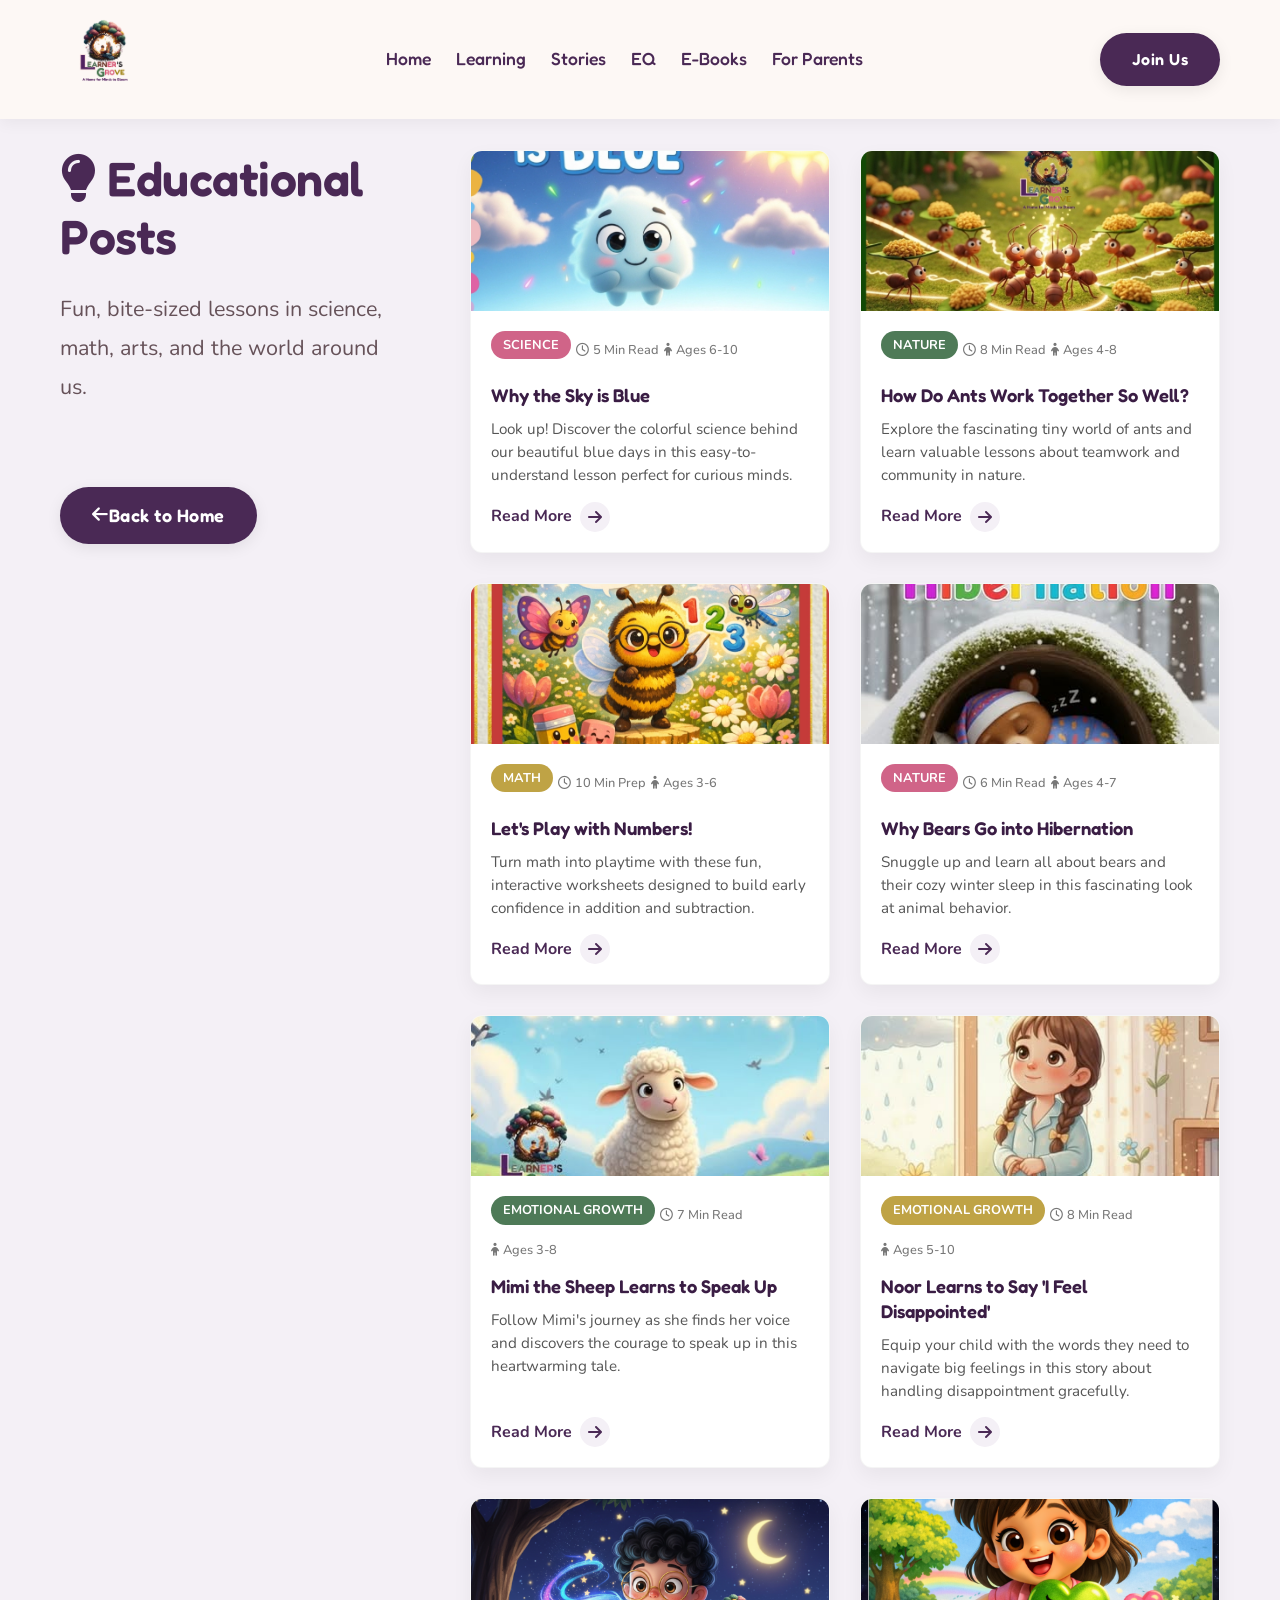
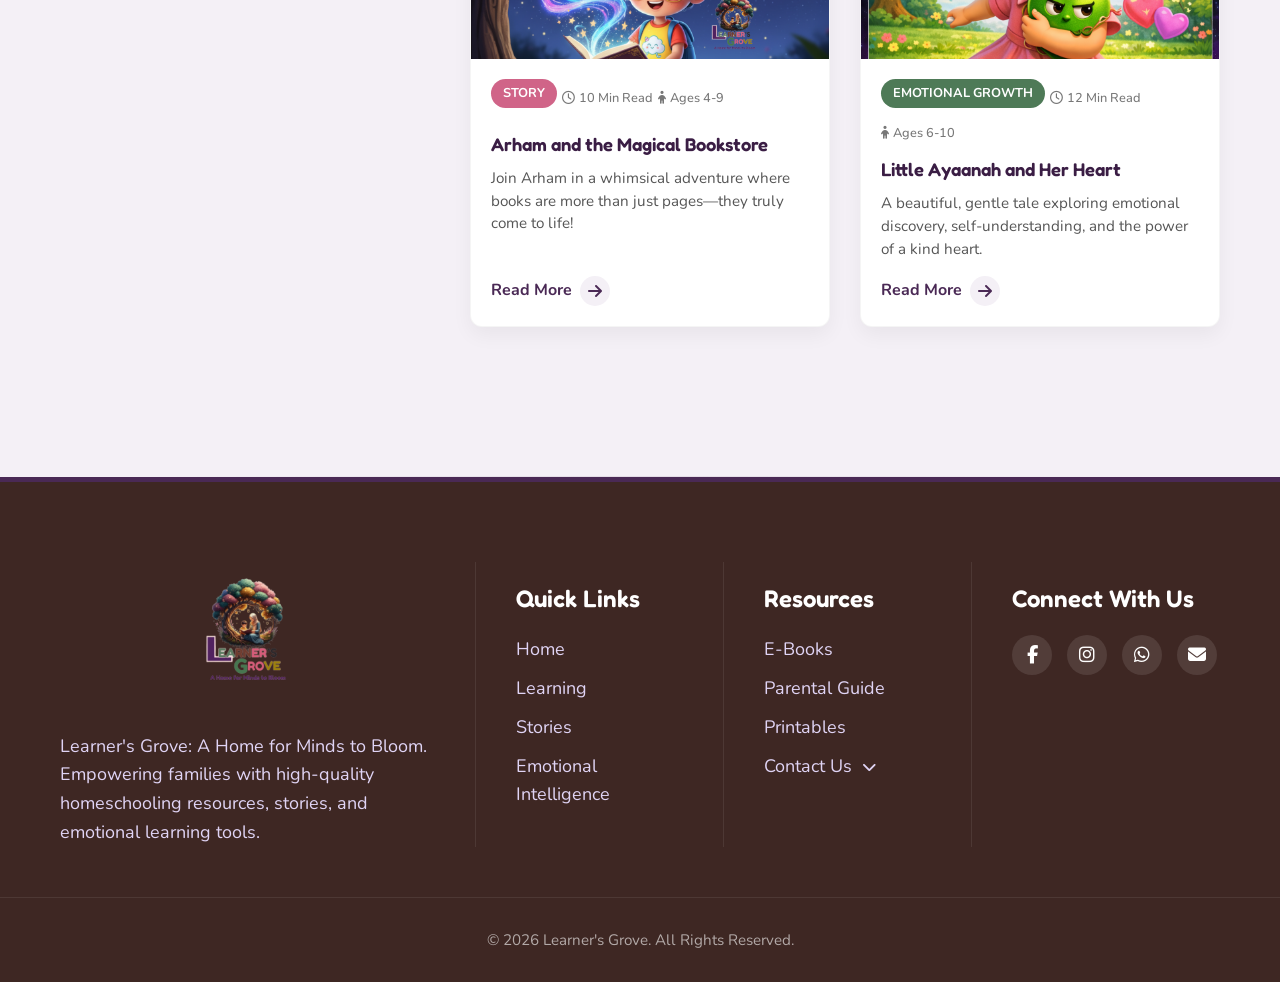
==== commit f8229d8a: "Add large assets" ====
--- a/articles.html
+++ b/articles.html
@@ -26,12 +26,12 @@
             </a>
             <nav>
                 <ul class="nav-links">
-                    <li><a href="index.html#home">Home</a></li>
-                    <li><a href="index.html#educational-posts">Learning</a></li>
-                    <li><a href="index.html#stories">Stories</a></li>
-                    <li><a href="index.html#eq">EQ</a></li>
-                    <li><a href="index.html#ebooks">E-Books</a></li>
-                    <li><a href="index.html#parents">For Parents</a></li>
+                    <li><a href="index.html">Home</a></li>
+                    <li><a href="articles.html">Learning</a></li>
+                    <li><a href="stories.html">Stories</a></li>
+                    <li><a href="eq.html">EQ</a></li>
+                    <li><a href="ebooks.html">E-Books</a></li>
+                    <li><a href="tools.html">For Parents</a></li>
                 </ul>
             </nav>
             <a href="join.html" class="btn btn-primary">Join Us</a>
--- a/style.css
+++ b/style.css
@@ -587,9 +587,15 @@
     border-radius: 16px;
     text-align: center;
     box-shadow: 0 10px 30px rgba(0, 0, 0, 0.05);
-    transition: transform 0.3s;
+    transition: transform 0.3s ease, box-shadow 0.3s ease;
     position: relative;
     overflow: hidden;
+    cursor: pointer;
+}
+
+.feature-card:hover {
+    transform: translateY(-8px);
+    box-shadow: 0 15px 40px rgba(0, 0, 0, 0.12);
 }
 
 @media (min-width: 768px) {
@@ -1355,6 +1361,18 @@
     transition: transform 0.3s ease, box-shadow 0.3s ease;
 }
 
+.ebook-item>img {
+    width: 100%;
+    aspect-ratio: 1 / 1;
+    object-fit: cover;
+    border-bottom: 3px solid var(--color-gold);
+    transition: transform 0.4s ease;
+}
+
+.ebook-item:hover>img {
+    transform: scale(1.05);
+}
+
 .ebook-item:hover {
     transform: translateY(-5px);
     box-shadow: 0 15px 30px rgba(0, 0, 0, 0.12);
@@ -1384,13 +1402,33 @@
     display: flex;
     flex-direction: column;
     flex-grow: 1;
-    text-align: left;
+    text-align: center;
 }
 
 .ebook-details h4 {
     color: var(--color-plum-dark);
     font-size: 1.2rem;
     margin-bottom: 8px;
+}
+
+.ebook-overlay {
+    padding: 20px;
+    display: flex;
+    flex-direction: column;
+    align-items: center;
+    text-align: center;
+    flex-grow: 1;
+}
+
+.ebook-overlay h4 {
+    color: var(--color-plum-dark);
+    font-size: 1.2rem;
+    margin-bottom: 8px;
+    margin-top: 0;
+}
+
+.ebook-overlay .btn {
+    margin-top: auto;
 }
 
 .ebook-benefit {
@@ -1680,7 +1718,7 @@
     }
 
     .footer-logo img {
-        margin: 0 0 20px 0;
+        margin: 0 auto 20px;
     }
 
     .social-icons {
@@ -1720,7 +1758,7 @@
 }
 
 .check-list li {
-    justify-content: center;
+    justify-content: flex-start;
     text-align: left;
 }
 
